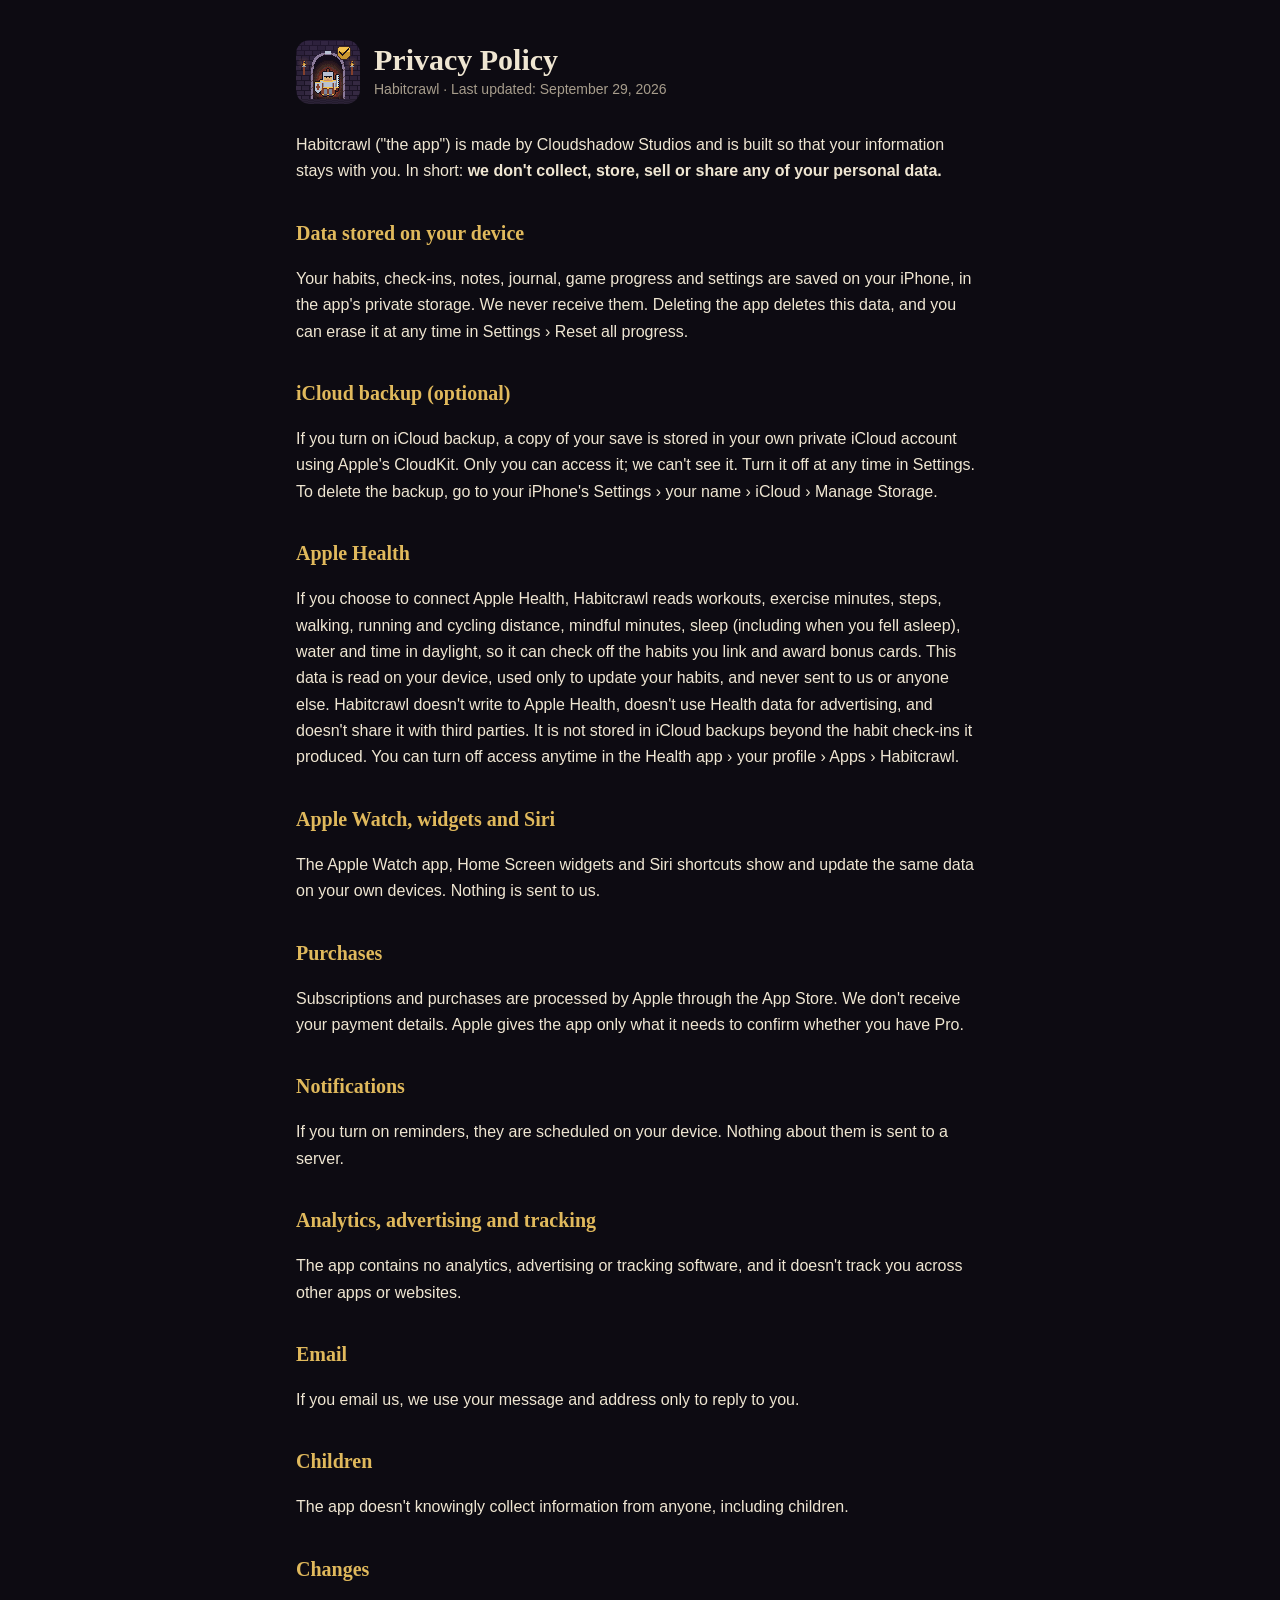
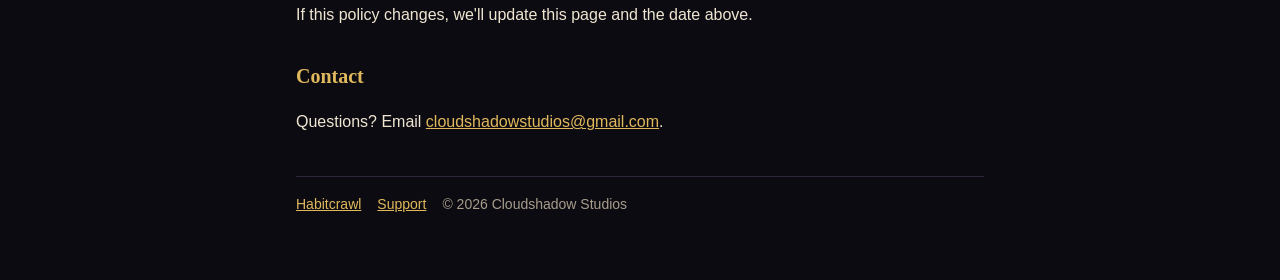
==== privacy.html @ 235fd878 "Add files via upload" ====
<!DOCTYPE html>
<html lang="en">
<head>
<meta charset="utf-8">
<meta name="viewport" content="width=device-width, initial-scale=1">
<title>Habitcrawl Privacy Policy</title>
<link rel="stylesheet" href="style.css">
</head>
<body>
<main>
<header><img src="icon.png" alt="Habitcrawl app icon"><div><h1>Privacy Policy</h1><div class="muted">Habitcrawl · Last updated: September 29, 2026</div></div></header>

<p>Habitcrawl ("the app") is made by Cloudshadow Studios and is built so that your information stays with you. In short: <strong>we don't collect, store, sell or share any of your personal data.</strong></p>

<h2>Data stored on your device</h2>
<p>Your habits, check-ins, notes, journal, game progress and settings are saved on your iPhone, in the app's private storage. We never receive them. Deleting the app deletes this data, and you can erase it at any time in Settings › Reset all progress.</p>

<h2>iCloud backup (optional)</h2>
<p>If you turn on iCloud backup, a copy of your save is stored in your own private iCloud account using Apple's CloudKit. Only you can access it; we can't see it. Turn it off at any time in Settings. To delete the backup, go to your iPhone's Settings › your name › iCloud › Manage Storage.</p>

<h2>Apple Health</h2>
<p>If you choose to connect Apple Health, Habitcrawl reads workouts, exercise minutes, steps, walking, running and cycling distance, mindful minutes, sleep (including when you fell asleep), water and time in daylight, so it can check off the habits you link and award bonus cards. This data is read on your device, used only to update your habits, and never sent to us or anyone else. Habitcrawl doesn't write to Apple Health, doesn't use Health data for advertising, and doesn't share it with third parties. It is not stored in iCloud backups beyond the habit check-ins it produced. You can turn off access anytime in the Health app › your profile › Apps › Habitcrawl.</p>

<h2>Apple Watch, widgets and Siri</h2>
<p>The Apple Watch app, Home Screen widgets and Siri shortcuts show and update the same data on your own devices. Nothing is sent to us.</p>

<h2>Purchases</h2>
<p>Subscriptions and purchases are processed by Apple through the App Store. We don't receive your payment details. Apple gives the app only what it needs to confirm whether you have Pro.</p>

<h2>Notifications</h2>
<p>If you turn on reminders, they are scheduled on your device. Nothing about them is sent to a server.</p>

<h2>Analytics, advertising and tracking</h2>
<p>The app contains no analytics, advertising or tracking software, and it doesn't track you across other apps or websites.</p>

<h2>Email</h2>
<p>If you email us, we use your message and address only to reply to you.</p>

<h2>Children</h2>
<p>The app doesn't knowingly collect information from anyone, including children.</p>

<h2>Changes</h2>
<p>If this policy changes, we'll update this page and the date above.</p>

<h2>Contact</h2>
<p>Questions? Email <a href="mailto:cloudshadowstudios@gmail.com">cloudshadowstudios@gmail.com</a>.</p>

<nav><a href="index.html">Habitcrawl</a><a href="support.html">Support</a><span>© 2026 Cloudshadow Studios</span></nav>
</main>
</body>
</html>
---- style.css ----
:root { color-scheme: dark; --bg:#0d0b12; --panel:#17131f; --text:#efe6d2; --dim:#a79d8c; --gold:#e0b95c; --border:#2e2638; }
* { box-sizing: border-box; }
body { margin:0; background:var(--bg); color:var(--text); font:16px/1.65 -apple-system, BlinkMacSystemFont, "Segoe UI", sans-serif; }
main { max-width: 720px; margin: 0 auto; padding: 40px 16px 64px; }
header { display:flex; align-items:center; gap:14px; margin-bottom: 28px; }
header img { width:64px; height:64px; border-radius:14px; image-rendering: pixelated; }
h1 { font-family: Georgia, "Times New Roman", serif; font-size: 30px; margin: 0; line-height:1.2; }
h2 { font-family: Georgia, "Times New Roman", serif; color: var(--gold); font-size: 20px; margin: 32px 0 6px; }
a { color: var(--gold); }
.muted { color: var(--dim); font-size: 14px; }
.card { background: var(--panel); border:1px solid var(--border); border-radius: 10px; padding: 16px 18px; margin: 14px 0; }
.btn { display:inline-block; background: var(--gold); color:#1a1408; font-weight:700; text-decoration:none; padding: 10px 18px; border-radius: 8px; }
nav { margin-top: 40px; padding-top: 16px; border-top:1px solid var(--border); font-size:14px; color:var(--dim); }
nav a { margin-right: 16px; }
details { background: var(--panel); border:1px solid var(--border); border-radius: 10px; padding: 12px 16px; margin: 10px 0; }
summary { cursor:pointer; font-weight:600; }
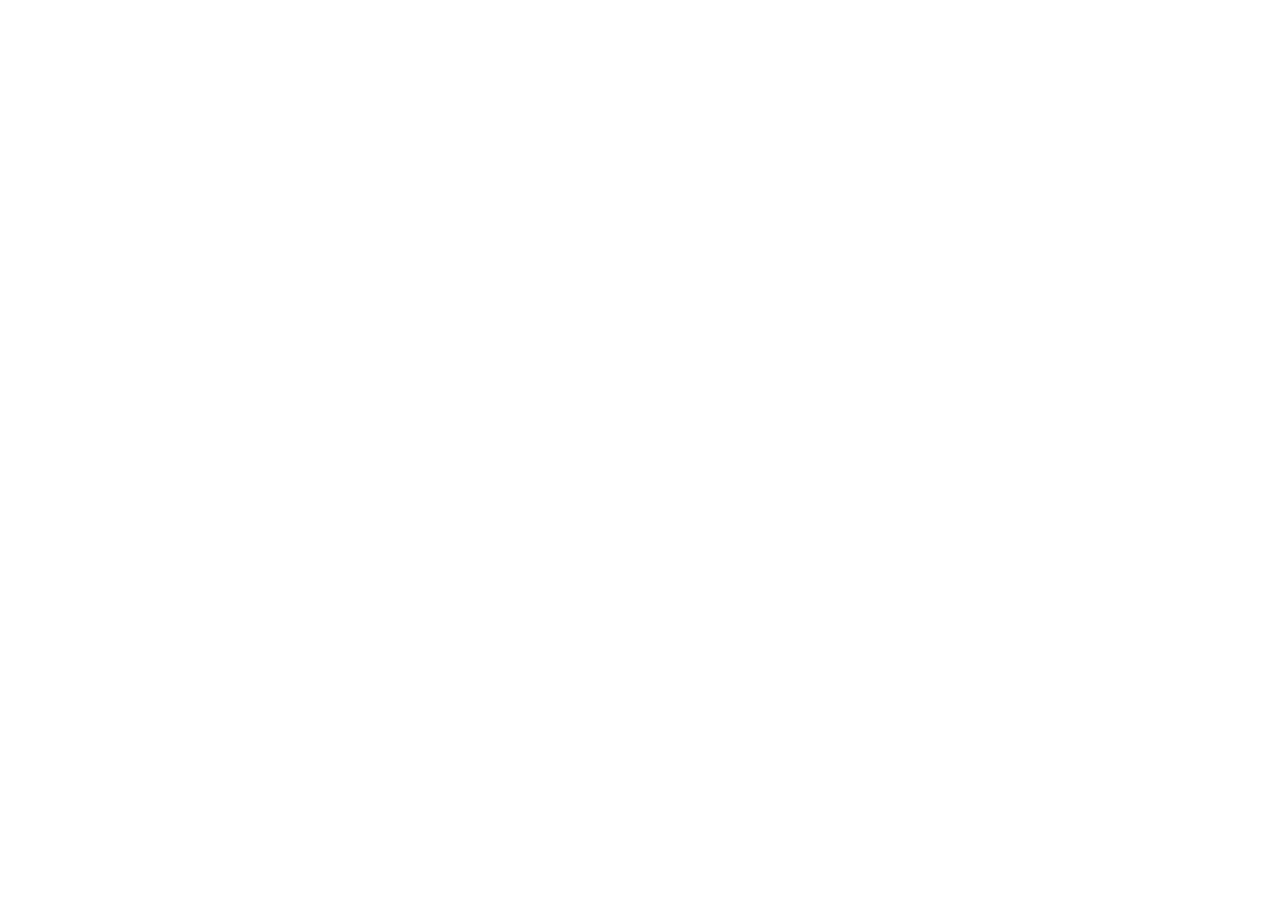
==== commit afb26091: "Redirect Habitcrawl pages to the Cloudshadow Studios site Habitcrawl's page, privacy policy and supp" ====
--- a/privacy.html
+++ b/privacy.html
@@ -1,51 +1,14 @@
-<!DOCTYPE html>
+<!doctype html>
 <html lang="en">
 <head>
 <meta charset="utf-8">
 <meta name="viewport" content="width=device-width, initial-scale=1">
-<title>Habitcrawl Privacy Policy</title>
-<link rel="stylesheet" href="style.css">
+<title>Habitcrawl privacy policy</title>
+<meta http-equiv="refresh" content="0; url=https://cloudshadowstudios.github.io/privacy-policy/habitcrawl/privacy/">
+<link rel="canonical" href="https://cloudshadowstudios.github.io/privacy-policy/habitcrawl/privacy/">
+<script>location.replace("https://cloudshadowstudios.github.io/privacy-policy/habitcrawl/privacy/" + location.hash);</script>
 </head>
-<body>
-<main>
-<header><img src="icon.png" alt="Habitcrawl app icon"><div><h1>Privacy Policy</h1><div class="muted">Habitcrawl · Last updated: September 29, 2026</div></div></header>
-
-<p>Habitcrawl ("the app") is made by Cloudshadow Studios and is built so that your information stays with you. In short: <strong>we don't collect, store, sell or share any of your personal data.</strong></p>
-
-<h2>Data stored on your device</h2>
-<p>Your habits, check-ins, notes, journal, game progress and settings are saved on your iPhone, in the app's private storage. We never receive them. Deleting the app deletes this data, and you can erase it at any time in Settings › Reset all progress.</p>
-
-<h2>iCloud backup (optional)</h2>
-<p>If you turn on iCloud backup, a copy of your save is stored in your own private iCloud account using Apple's CloudKit. Only you can access it; we can't see it. Turn it off at any time in Settings. To delete the backup, go to your iPhone's Settings › your name › iCloud › Manage Storage.</p>
-
-<h2>Apple Health</h2>
-<p>If you choose to connect Apple Health, Habitcrawl reads workouts, exercise minutes, steps, walking, running and cycling distance, mindful minutes, sleep (including when you fell asleep), water and time in daylight, so it can check off the habits you link and award bonus cards. This data is read on your device, used only to update your habits, and never sent to us or anyone else. Habitcrawl doesn't write to Apple Health, doesn't use Health data for advertising, and doesn't share it with third parties. It is not stored in iCloud backups beyond the habit check-ins it produced. You can turn off access anytime in the Health app › your profile › Apps › Habitcrawl.</p>
-
-<h2>Apple Watch, widgets and Siri</h2>
-<p>The Apple Watch app, Home Screen widgets and Siri shortcuts show and update the same data on your own devices. Nothing is sent to us.</p>
-
-<h2>Purchases</h2>
-<p>Subscriptions and purchases are processed by Apple through the App Store. We don't receive your payment details. Apple gives the app only what it needs to confirm whether you have Pro.</p>
-
-<h2>Notifications</h2>
-<p>If you turn on reminders, they are scheduled on your device. Nothing about them is sent to a server.</p>
-
-<h2>Analytics, advertising and tracking</h2>
-<p>The app contains no analytics, advertising or tracking software, and it doesn't track you across other apps or websites.</p>
-
-<h2>Email</h2>
-<p>If you email us, we use your message and address only to reply to you.</p>
-
-<h2>Children</h2>
-<p>The app doesn't knowingly collect information from anyone, including children.</p>
-
-<h2>Changes</h2>
-<p>If this policy changes, we'll update this page and the date above.</p>
-
-<h2>Contact</h2>
-<p>Questions? Email <a href="mailto:cloudshadowstudios@gmail.com">cloudshadowstudios@gmail.com</a>.</p>
-
-<nav><a href="index.html">Habitcrawl</a><a href="support.html">Support</a><span>© 2026 Cloudshadow Studios</span></nav>
-</main>
+<body style="font:18px/1.6 system-ui,sans-serif;padding:24px">
+<p>Habitcrawl privacy policy has moved to the Cloudshadow Studios site. <a href="https://cloudshadowstudios.github.io/privacy-policy/habitcrawl/privacy/">Open the habitcrawl privacy policy</a>.</p>
 </body>
 </html>
